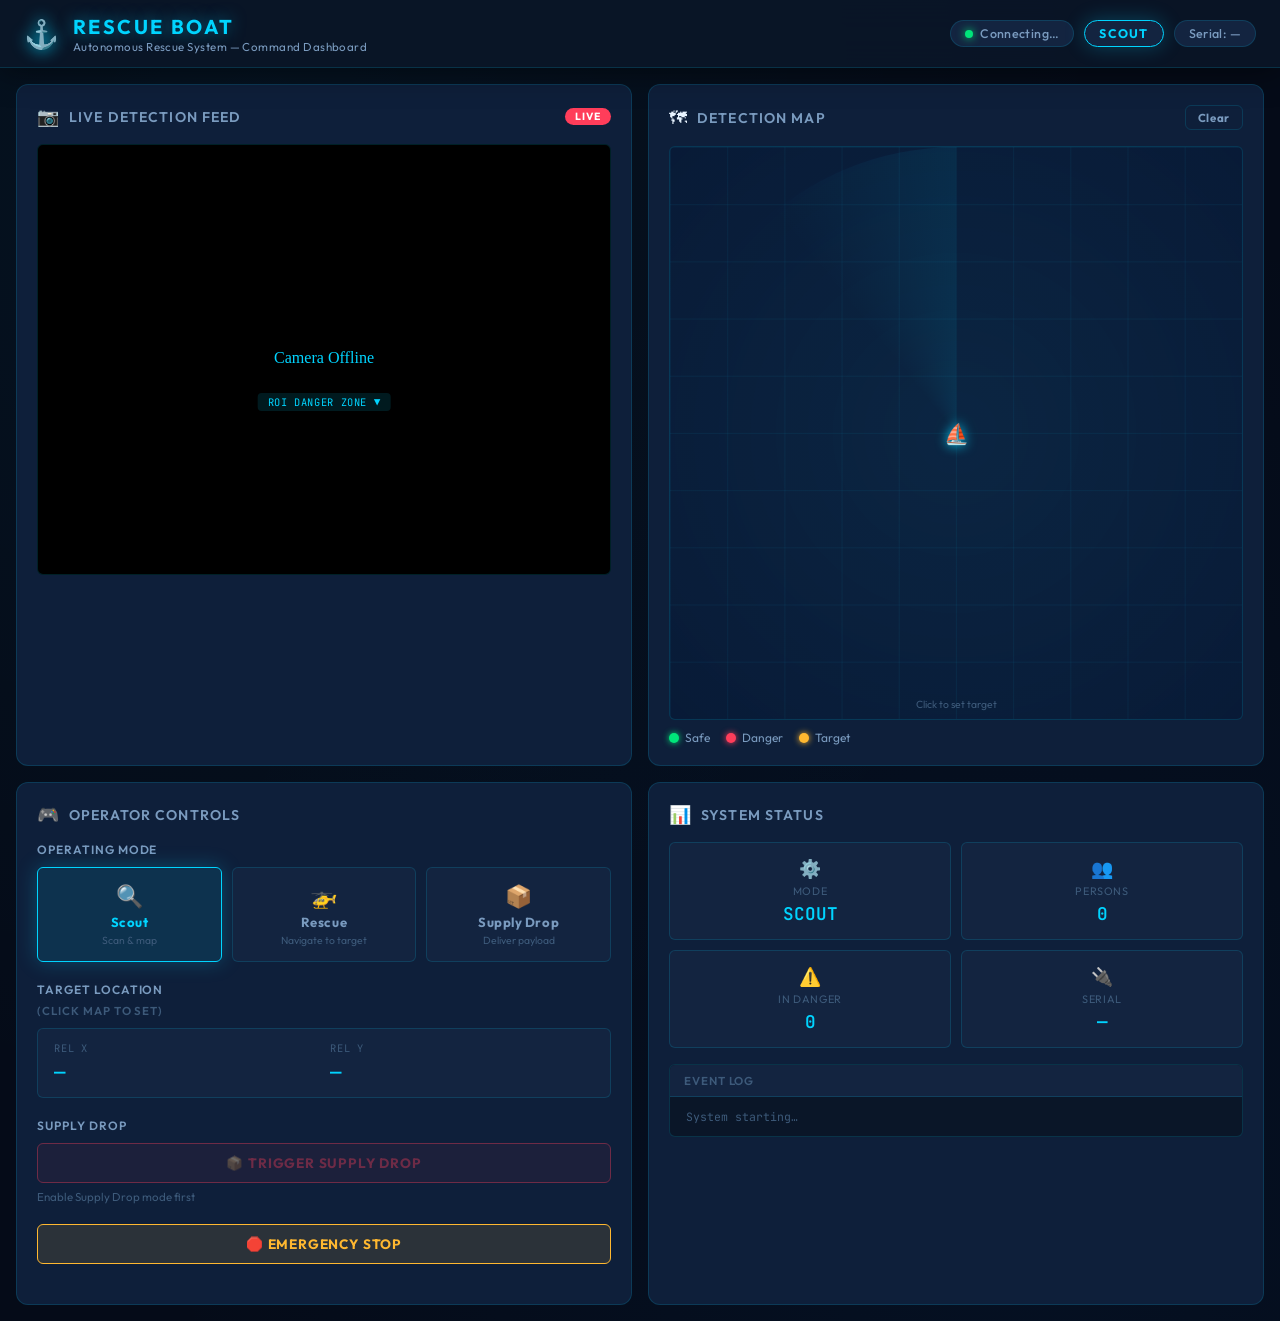
==== rescue_boat/pc/dashboard/index.html @ a706ef70 "First Version" ====
<!DOCTYPE html>
<html lang="en">
<head>
  <meta charset="UTF-8" />
  <meta name="viewport" content="width=device-width, initial-scale=1.0" />
  <title>🚤 Rescue Boat — Command Dashboard</title>
  <meta name="description"
    content="Real-time autonomous rescue boat monitoring: live camera feed, YOLO person detection, ROI danger-zone alerts, and three-mode operator control." />
  <link rel="preconnect" href="https://fonts.googleapis.com" />
  <link href="https://fonts.googleapis.com/css2?family=Outfit:wght@300;400;500;600;700&family=JetBrains+Mono:wght@400;500&display=swap"
    rel="stylesheet" />
  <link rel="stylesheet" href="style.css" />
</head>
<body>

  <!-- ═══════════════════════════════════════════════════════ HEADER ══════ -->
  <header class="header" id="main-header">
    <div class="header-left">
      <span class="logo-icon">⚓</span>
      <div>
        <h1 class="header-title">RESCUE BOAT</h1>
        <p class="header-sub">Autonomous Rescue System — Command Dashboard</p>
      </div>
    </div>
    <div class="header-right">
      <div class="status-pill" id="conn-status">
        <span class="pulse-dot"></span>
        <span id="conn-label">Connecting…</span>
      </div>
      <div class="status-pill mode-pill" id="mode-badge">
        <span id="mode-label">SCOUT</span>
      </div>
      <div class="status-pill" id="serial-badge">
        <span id="serial-label">Serial: —</span>
      </div>
    </div>
  </header>

  <!-- ══════════════════════════════════════════════════════ MAIN GRID ══ -->
  <main class="grid" id="main-grid">

    <!-- ── Camera Panel ────────────────────────────────────────────────── -->
    <section class="panel camera-panel" id="camera-panel">
      <div class="panel-header">
        <span class="panel-icon">📷</span>
        <h2 class="panel-title">Live Detection Feed</h2>
        <span class="live-badge">LIVE</span>
      </div>
      <div class="camera-wrap" id="camera-wrap">
        <img id="camera-feed" src="/video_feed" alt="Camera Feed"
             onerror="this.src='data:image/svg+xml,<svg xmlns=\'http://www.w3.org/2000/svg\' width=\'640\' height=\'480\'><rect fill=\'%230a0f1e\'/><text x=\'50%25\' y=\'50%25\' fill=\'%2300d4ff\' text-anchor=\'middle\' dominant-baseline=\'middle\' font-size=\'18\' font-family=\'Outfit\'>Camera Offline</text></svg>'" />
        <div class="roi-label">ROI DANGER ZONE ▼</div>
      </div>
      <!-- Detection alert banner -->
      <div class="alert-banner hidden" id="danger-alert">
        ⚠ PERSON IN DANGER ZONE DETECTED
      </div>
    </section>

    <!-- ── Map Panel ───────────────────────────────────────────────────── -->
    <section class="panel map-panel" id="map-panel">
      <div class="panel-header">
        <span class="panel-icon">🗺</span>
        <h2 class="panel-title">Detection Map</h2>
        <button class="btn btn-ghost btn-sm" id="clear-map-btn">Clear</button>
      </div>
      <div class="map-wrap" id="map-wrap">
        <!-- Radar sweep overlay -->
        <div class="radar-sweep" id="radar-sweep"></div>
        <!-- Grid lines -->
        <div class="map-grid"></div>
        <!-- Boat marker (center) -->
        <div class="boat-marker" id="boat-marker" title="Boat position">⛵</div>
        <!-- Person markers injected by JS -->
        <div class="markers-layer" id="markers-layer"></div>
        <!-- Target marker -->
        <div class="target-marker hidden" id="target-marker">🎯</div>
        <!-- Click-to-set-target hint -->
        <div class="map-hint" id="map-hint">Click to set target</div>
      </div>
      <div class="map-legend">
        <span class="legend-item"><span class="dot dot-safe"></span>Safe</span>
        <span class="legend-item"><span class="dot dot-danger"></span>Danger</span>
        <span class="legend-item"><span class="dot dot-target"></span>Target</span>
      </div>
    </section>

    <!-- ── Control Panel ───────────────────────────────────────────────── -->
    <section class="panel control-panel" id="control-panel">
      <div class="panel-header">
        <span class="panel-icon">🎮</span>
        <h2 class="panel-title">Operator Controls</h2>
      </div>

      <!-- Mode selector -->
      <div class="control-group" id="mode-group">
        <label class="control-label">Operating Mode</label>
        <div class="mode-buttons">
          <button class="mode-btn active" id="btn-scout"
                  data-mode="scout">
            <span class="mode-btn-icon">🔍</span>
            <span class="mode-btn-name">Scout</span>
            <span class="mode-btn-desc">Scan & map</span>
          </button>
          <button class="mode-btn" id="btn-rescue"
                  data-mode="rescue">
            <span class="mode-btn-icon">🚁</span>
            <span class="mode-btn-name">Rescue</span>
            <span class="mode-btn-desc">Navigate to target</span>
          </button>
          <button class="mode-btn" id="btn-supply"
                  data-mode="supply_drop">
            <span class="mode-btn-icon">📦</span>
            <span class="mode-btn-name">Supply Drop</span>
            <span class="mode-btn-desc">Deliver payload</span>
          </button>
        </div>
      </div>

      <!-- Target coordinates display -->
      <div class="control-group" id="target-group">
        <label class="control-label">Target Location
          <span class="hint-text">(click map to set)</span>
        </label>
        <div class="coord-display" id="coord-display">
          <div class="coord-item">
            <span class="coord-label">REL X</span>
            <span class="coord-val" id="coord-x">—</span>
          </div>
          <div class="coord-item">
            <span class="coord-label">REL Y</span>
            <span class="coord-val" id="coord-y">—</span>
          </div>
        </div>
      </div>

      <!-- Supply drop action -->
      <div class="control-group" id="drop-group">
        <label class="control-label">Supply Drop</label>
        <button class="btn btn-danger btn-full" id="drop-btn"
                disabled title="Switch to Supply Drop mode first">
          📦 TRIGGER SUPPLY DROP
        </button>
        <p class="hint-text" id="drop-hint">Enable Supply Drop mode first</p>
      </div>

      <!-- Emergency stop -->
      <div class="control-group">
        <button class="btn btn-stop btn-full" id="stop-btn">
          🛑 EMERGENCY STOP
        </button>
      </div>
    </section>

    <!-- ── Status Panel ────────────────────────────────────────────────── -->
    <section class="panel status-panel" id="status-panel">
      <div class="panel-header">
        <span class="panel-icon">📊</span>
        <h2 class="panel-title">System Status</h2>
      </div>

      <div class="stats-grid">
        <div class="stat-card" id="stat-mode">
          <span class="stat-icon">⚙️</span>
          <span class="stat-label">Mode</span>
          <span class="stat-val" id="stat-mode-val">SCOUT</span>
        </div>
        <div class="stat-card" id="stat-persons">
          <span class="stat-icon">👥</span>
          <span class="stat-label">Persons</span>
          <span class="stat-val" id="stat-persons-val">0</span>
        </div>
        <div class="stat-card danger-card" id="stat-danger">
          <span class="stat-icon">⚠️</span>
          <span class="stat-label">In Danger</span>
          <span class="stat-val" id="stat-danger-val">0</span>
        </div>
        <div class="stat-card" id="stat-serial">
          <span class="stat-icon">🔌</span>
          <span class="stat-label">Serial</span>
          <span class="stat-val" id="stat-serial-val">—</span>
        </div>
      </div>

      <!-- Detection log -->
      <div class="log-box" id="log-box">
        <div class="log-header">Event Log</div>
        <div class="log-entries" id="log-entries">
          <div class="log-entry log-system">System starting…</div>
        </div>
      </div>
    </section>

  </main>

  <!-- SocketIO + dashboard JS -->
  <script src="https://cdn.socket.io/4.7.5/socket.io.min.js"></script>
  <script src="dashboard.js"></script>
</body>
</html>
---- rescue_boat/pc/dashboard/style.css ----
/* ═══════════════════════════════════════════════════════════════════════════
   Rescue Boat Dashboard — Dark Nautical Theme
   Font: Outfit (body) + JetBrains Mono (code/values)
   ═══════════════════════════════════════════════════════════════════════════ */

/* ── Design Tokens ──────────────────────────────────────────────────────── */
:root {
  --bg-deep:      #050b18;
  --bg-surface:   #0a1628;
  --bg-panel:     #0e1f3a;
  --bg-card:      #132440;
  --bg-input:     #0a1628;

  --accent-cyan:  #00d4ff;
  --accent-cyan2: #00a8d4;
  --accent-green: #00e57a;
  --accent-red:   #ff3d5a;
  --accent-amber: #ffb830;

  --border:       rgba(0, 212, 255, 0.15);
  --border-hover: rgba(0, 212, 255, 0.40);
  --glow-cyan:    0 0 20px rgba(0, 212, 255, 0.25);
  --glow-red:     0 0 20px rgba(255, 61, 90, 0.40);

  --text-primary:   #e8f4ff;
  --text-secondary: #7a9bbf;
  --text-muted:     #3d5a7a;

  --radius:    12px;
  --radius-sm: 6px;

  --font-body: 'Outfit', sans-serif;
  --font-mono: 'JetBrains Mono', monospace;

  --header-h: 68px;
  --transition: 0.2s cubic-bezier(0.4, 0, 0.2, 1);
}

/* ── Reset ──────────────────────────────────────────────────────────────── */
*, *::before, *::after { box-sizing: border-box; margin: 0; padding: 0; }
html { scroll-behavior: smooth; }

body {
  font-family: var(--font-body);
  background: var(--bg-deep);
  color: var(--text-primary);
  min-height: 100vh;
  overflow-x: hidden;
  background-image:
    radial-gradient(ellipse at 20% 10%, rgba(0,212,255,0.04) 0%, transparent 60%),
    radial-gradient(ellipse at 80% 90%, rgba(0,100,200,0.06) 0%, transparent 60%);
}

/* ── Header ─────────────────────────────────────────────────────────────── */
.header {
  position: sticky;
  top: 0;
  z-index: 100;
  height: var(--header-h);
  display: flex;
  align-items: center;
  justify-content: space-between;
  padding: 0 24px;
  background: rgba(10, 22, 40, 0.92);
  backdrop-filter: blur(16px);
  border-bottom: 1px solid var(--border);
  box-shadow: 0 2px 32px rgba(0,0,0,0.5);
}

.header-left { display: flex; align-items: center; gap: 14px; }
.logo-icon { font-size: 28px; filter: drop-shadow(0 0 8px var(--accent-cyan)); }
.header-title {
  font-size: 1.25rem;
  font-weight: 700;
  letter-spacing: 0.12em;
  color: var(--accent-cyan);
  text-shadow: 0 0 16px rgba(0,212,255,0.5);
}
.header-sub { font-size: 0.72rem; color: var(--text-secondary); letter-spacing: 0.04em; }

.header-right { display: flex; align-items: center; gap: 10px; }

/* ── Status Pills ────────────────────────────────────────────────────────── */
.status-pill {
  display: flex;
  align-items: center;
  gap: 7px;
  padding: 5px 14px;
  background: var(--bg-card);
  border: 1px solid var(--border);
  border-radius: 999px;
  font-size: 0.78rem;
  font-weight: 500;
  color: var(--text-secondary);
  letter-spacing: 0.03em;
}

.mode-pill {
  border-color: var(--accent-cyan);
  color: var(--accent-cyan);
  font-weight: 700;
  letter-spacing: 0.1em;
  text-transform: uppercase;
  box-shadow: var(--glow-cyan);
}

.pulse-dot {
  width: 8px; height: 8px;
  border-radius: 50%;
  background: var(--accent-green);
  box-shadow: 0 0 8px var(--accent-green);
  animation: pulse 1.6s ease-in-out infinite;
}

@keyframes pulse {
  0%, 100% { opacity: 1; transform: scale(1); }
  50%       { opacity: 0.5; transform: scale(0.75); }
}

.status-pill.offline .pulse-dot { background: var(--text-muted); box-shadow: none; animation: none; }

/* ── Main Grid ───────────────────────────────────────────────────────────── */
.grid {
  display: grid;
  grid-template-columns: 1fr 1fr;
  grid-template-rows: auto auto;
  gap: 16px;
  padding: 16px;
  max-width: 1600px;
  margin: 0 auto;
}

/* ── Panel base ──────────────────────────────────────────────────────────── */
.panel {
  background: var(--bg-panel);
  border: 1px solid var(--border);
  border-radius: var(--radius);
  padding: 20px;
  transition: border-color var(--transition), box-shadow var(--transition);
}
.panel:hover {
  border-color: var(--border-hover);
  box-shadow: var(--glow-cyan);
}

.panel-header {
  display: flex;
  align-items: center;
  gap: 10px;
  margin-bottom: 16px;
}
.panel-icon { font-size: 18px; }
.panel-title {
  font-size: 0.88rem;
  font-weight: 600;
  letter-spacing: 0.08em;
  text-transform: uppercase;
  color: var(--text-secondary);
  flex: 1;
}

.live-badge {
  padding: 2px 10px;
  background: var(--accent-red);
  color: #fff;
  border-radius: 999px;
  font-size: 0.65rem;
  font-weight: 700;
  letter-spacing: 0.1em;
  animation: livePulse 1s ease-in-out infinite;
}
@keyframes livePulse {
  0%,100% { opacity: 1; }
  50%      { opacity: 0.6; }
}

/* ── Camera Panel ────────────────────────────────────────────────────────── */
.camera-panel { grid-column: 1; grid-row: 1; }

.camera-wrap {
  position: relative;
  border-radius: var(--radius-sm);
  overflow: hidden;
  background: #000;
  aspect-ratio: 4/3;
  border: 1px solid var(--border);
}

.camera-wrap img {
  width: 100%;
  height: 100%;
  object-fit: cover;
  display: block;
}

.roi-label {
  position: absolute;
  bottom: 38%;
  left: 50%;
  transform: translateX(-50%);
  background: rgba(0,212,255,0.12);
  color: var(--accent-cyan);
  font-size: 0.65rem;
  font-family: var(--font-mono);
  padding: 2px 10px;
  border-radius: 4px;
  letter-spacing: 0.06em;
  pointer-events: none;
}

.alert-banner {
  margin-top: 10px;
  padding: 10px 16px;
  background: rgba(255,61,90,0.15);
  border: 1px solid var(--accent-red);
  border-radius: var(--radius-sm);
  color: var(--accent-red);
  font-weight: 700;
  font-size: 0.85rem;
  letter-spacing: 0.06em;
  text-align: center;
  animation: alertFlash 0.8s ease-in-out infinite;
}
@keyframes alertFlash {
  0%,100% { background: rgba(255,61,90,0.15); }
  50%      { background: rgba(255,61,90,0.30); }
}

.hidden { display: none !important; }

/* ── Map Panel ───────────────────────────────────────────────────────────── */
.map-panel { grid-column: 2; grid-row: 1; }

.map-wrap {
  position: relative;
  aspect-ratio: 1;
  background: radial-gradient(circle, rgba(0,80,120,0.15) 0%, rgba(0,20,50,0.4) 100%);
  border: 1px solid var(--border);
  border-radius: var(--radius-sm);
  overflow: hidden;
  cursor: crosshair;
}

/* Grid lines */
.map-grid {
  position: absolute;
  inset: 0;
  background-image:
    linear-gradient(rgba(0,212,255,0.06) 1px, transparent 1px),
    linear-gradient(90deg, rgba(0,212,255,0.06) 1px, transparent 1px);
  background-size: 10% 10%;
}

/* Radar sweep */
.radar-sweep {
  position: absolute;
  inset: 0;
  background: conic-gradient(
    from 0deg,
    transparent 320deg,
    rgba(0, 212, 255, 0.08) 360deg
  );
  border-radius: 50%;
  animation: radarSpin 4s linear infinite;
  transform-origin: center;
}
@keyframes radarSpin {
  from { transform: rotate(0deg); }
  to   { transform: rotate(360deg); }
}

/* Markers */
.boat-marker {
  position: absolute;
  font-size: 20px;
  top: 50%; left: 50%;
  transform: translate(-50%, -50%);
  filter: drop-shadow(0 0 6px var(--accent-cyan));
  z-index: 5;
  pointer-events: none;
}

.target-marker {
  position: absolute;
  font-size: 22px;
  transform: translate(-50%, -50%);
  z-index: 6;
  pointer-events: none;
  animation: targetPulse 1s ease-in-out infinite;
}
@keyframes targetPulse {
  0%,100% { transform: translate(-50%, -50%) scale(1); }
  50%      { transform: translate(-50%, -50%) scale(1.2); }
}

.markers-layer { position: absolute; inset: 0; }

.person-marker {
  position: absolute;
  width: 14px; height: 14px;
  border-radius: 50%;
  border: 2px solid;
  transform: translate(-50%, -50%);
  transition: all 0.3s ease;
  z-index: 4;
}
.person-marker.safe    { background: rgba(0,229,122,0.4); border-color: var(--accent-green); box-shadow: 0 0 8px var(--accent-green); }
.person-marker.danger  { background: rgba(255,61,90,0.4); border-color: var(--accent-red);   box-shadow: 0 0 12px var(--accent-red); animation: dangerBlink 0.5s infinite; }
@keyframes dangerBlink {
  0%,100% { opacity: 1; }
  50%      { opacity: 0.3; }
}

.map-hint {
  position: absolute;
  bottom: 8px; left: 50%;
  transform: translateX(-50%);
  font-size: 0.65rem;
  color: var(--text-muted);
  pointer-events: none;
}

.map-legend {
  display: flex;
  gap: 16px;
  margin-top: 10px;
}
.legend-item { display: flex; align-items: center; gap: 6px; font-size: 0.75rem; color: var(--text-secondary); }
.dot { width: 10px; height: 10px; border-radius: 50%; }
.dot-safe   { background: var(--accent-green); box-shadow: 0 0 6px var(--accent-green); }
.dot-danger { background: var(--accent-red);   box-shadow: 0 0 6px var(--accent-red); }
.dot-target { background: var(--accent-amber);  box-shadow: 0 0 6px var(--accent-amber); }

/* ── Control Panel ───────────────────────────────────────────────────────── */
.control-panel { grid-column: 1; grid-row: 2; }

.control-group { margin-bottom: 20px; }
.control-label {
  display: block;
  font-size: 0.75rem;
  font-weight: 600;
  letter-spacing: 0.08em;
  text-transform: uppercase;
  color: var(--text-secondary);
  margin-bottom: 10px;
}

/* Mode buttons */
.mode-buttons {
  display: grid;
  grid-template-columns: repeat(3, 1fr);
  gap: 10px;
}
.mode-btn {
  display: flex;
  flex-direction: column;
  align-items: center;
  gap: 4px;
  padding: 14px 8px;
  background: var(--bg-card);
  border: 1px solid var(--border);
  border-radius: var(--radius-sm);
  color: var(--text-secondary);
  cursor: pointer;
  transition: all var(--transition);
  font-family: var(--font-body);
}
.mode-btn:hover {
  border-color: var(--accent-cyan);
  color: var(--accent-cyan);
  box-shadow: var(--glow-cyan);
}
.mode-btn.active {
  border-color: var(--accent-cyan);
  background: rgba(0,212,255,0.1);
  color: var(--accent-cyan);
  box-shadow: var(--glow-cyan);
}
.mode-btn-icon { font-size: 22px; }
.mode-btn-name { font-size: 0.82rem; font-weight: 700; letter-spacing: 0.04em; }
.mode-btn-desc { font-size: 0.65rem; color: var(--text-muted); text-align: center; }

/* Coordinate display */
.coord-display {
  display: flex;
  gap: 12px;
  padding: 12px 16px;
  background: var(--bg-card);
  border: 1px solid var(--border);
  border-radius: var(--radius-sm);
}
.coord-item { flex: 1; }
.coord-label {
  font-size: 0.65rem;
  font-family: var(--font-mono);
  color: var(--text-muted);
  letter-spacing: 0.08em;
  display: block;
  margin-bottom: 4px;
}
.coord-val {
  font-size: 1.2rem;
  font-family: var(--font-mono);
  font-weight: 500;
  color: var(--accent-cyan);
}

.hint-text { font-size: 0.72rem; color: var(--text-muted); margin-top: 6px; display: block; }

/* Buttons */
.btn {
  display: inline-flex;
  align-items: center;
  justify-content: center;
  gap: 8px;
  padding: 10px 20px;
  border-radius: var(--radius-sm);
  font-family: var(--font-body);
  font-size: 0.85rem;
  font-weight: 700;
  letter-spacing: 0.06em;
  cursor: pointer;
  transition: all var(--transition);
  border: 1px solid transparent;
}
.btn:disabled { opacity: 0.4; cursor: not-allowed; pointer-events: none; }

.btn-full { width: 100%; }

.btn-danger {
  background: rgba(255,61,90,0.15);
  border-color: var(--accent-red);
  color: var(--accent-red);
}
.btn-danger:hover:not(:disabled) {
  background: rgba(255,61,90,0.3);
  box-shadow: var(--glow-red);
}

.btn-stop {
  background: rgba(255,184,48,0.12);
  border-color: var(--accent-amber);
  color: var(--accent-amber);
}
.btn-stop:hover {
  background: rgba(255,184,48,0.25);
  box-shadow: 0 0 20px rgba(255,184,48,0.3);
}

.btn-ghost {
  background: transparent;
  border-color: var(--border);
  color: var(--text-secondary);
  font-size: 0.75rem;
  padding: 4px 12px;
}
.btn-ghost:hover { border-color: var(--border-hover); color: var(--text-primary); }
.btn-sm { padding: 4px 12px; font-size: 0.72rem; }

/* ── Status Panel ────────────────────────────────────────────────────────── */
.status-panel { grid-column: 2; grid-row: 2; }

.stats-grid {
  display: grid;
  grid-template-columns: 1fr 1fr;
  gap: 10px;
  margin-bottom: 16px;
}

.stat-card {
  display: flex;
  flex-direction: column;
  align-items: center;
  padding: 14px 10px;
  background: var(--bg-card);
  border: 1px solid var(--border);
  border-radius: var(--radius-sm);
  gap: 4px;
  transition: border-color var(--transition);
}
.stat-card:hover { border-color: var(--border-hover); }
.stat-card.danger-card.active {
  border-color: var(--accent-red);
  box-shadow: var(--glow-red);
}
.stat-icon { font-size: 18px; }
.stat-label { font-size: 0.68rem; color: var(--text-muted); letter-spacing: 0.06em; text-transform: uppercase; }
.stat-val {
  font-size: 1.1rem;
  font-family: var(--font-mono);
  font-weight: 600;
  color: var(--accent-cyan);
}

/* Event Log */
.log-box {
  background: var(--bg-surface);
  border: 1px solid var(--border);
  border-radius: var(--radius-sm);
  overflow: hidden;
}
.log-header {
  padding: 8px 14px;
  font-size: 0.72rem;
  font-weight: 600;
  letter-spacing: 0.08em;
  text-transform: uppercase;
  color: var(--text-muted);
  background: var(--bg-card);
  border-bottom: 1px solid var(--border);
}
.log-entries {
  max-height: 200px;
  overflow-y: auto;
  padding: 8px;
  display: flex;
  flex-direction: column-reverse;
  gap: 3px;
}
.log-entry {
  font-family: var(--font-mono);
  font-size: 0.72rem;
  padding: 4px 8px;
  border-radius: 3px;
  opacity: 0;
  animation: fadeIn 0.3s forwards;
}
@keyframes fadeIn { to { opacity: 1; } }
.log-system  { color: var(--text-muted); }
.log-detect  { color: var(--accent-green); background: rgba(0,229,122,0.06); }
.log-danger  { color: var(--accent-red);   background: rgba(255,61,90,0.08); }
.log-mode    { color: var(--accent-cyan);  background: rgba(0,212,255,0.06); }
.log-action  { color: var(--accent-amber); background: rgba(255,184,48,0.06); }

/* ── Scrollbar ───────────────────────────────────────────────────────────── */
::-webkit-scrollbar { width: 4px; }
::-webkit-scrollbar-track { background: var(--bg-surface); }
::-webkit-scrollbar-thumb { background: var(--border); border-radius: 2px; }

/* ── Responsive ──────────────────────────────────────────────────────────── */
@media (max-width: 900px) {
  .grid { grid-template-columns: 1fr; }
  .camera-panel, .map-panel, .control-panel, .status-panel {
    grid-column: 1; grid-row: auto;
  }
  .mode-buttons { grid-template-columns: repeat(3, 1fr); }
}
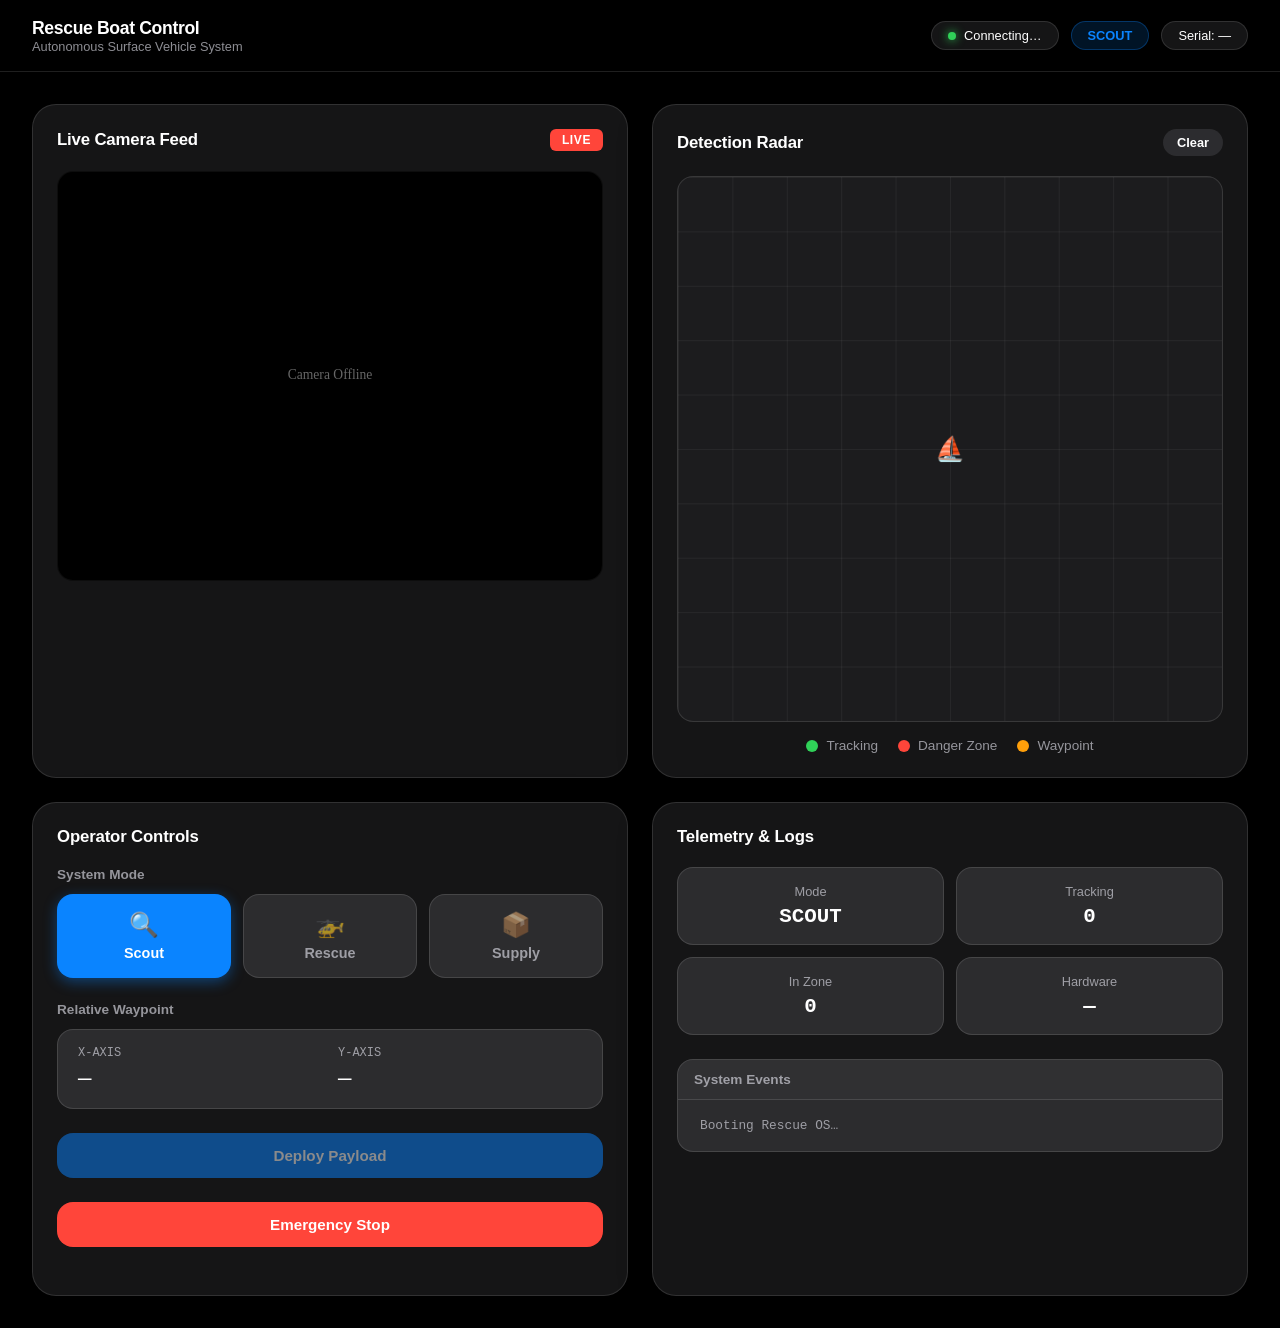
==== commit d021c5a3: "v4" ====
--- a/rescue_boat/pc/dashboard/index.html
+++ b/rescue_boat/pc/dashboard/index.html
@@ -3,12 +3,9 @@
 <head>
   <meta charset="UTF-8" />
   <meta name="viewport" content="width=device-width, initial-scale=1.0" />
-  <title>🚤 Rescue Boat — Command Dashboard</title>
+  <title>Rescue Boat Dashboard</title>
   <meta name="description"
-    content="Real-time autonomous rescue boat monitoring: live camera feed, YOLO person detection, ROI danger-zone alerts, and three-mode operator control." />
-  <link rel="preconnect" href="https://fonts.googleapis.com" />
-  <link href="https://fonts.googleapis.com/css2?family=Outfit:wght@300;400;500;600;700&family=JetBrains+Mono:wght@400;500&display=swap"
-    rel="stylesheet" />
+    content="Real-time autonomous rescue boat monitoring: live camera feed, YOLO person detection, ROI danger-zone alerts, and operator control." />
   <link rel="stylesheet" href="style.css" />
 </head>
 <body>
@@ -16,10 +13,9 @@
   <!-- ═══════════════════════════════════════════════════════ HEADER ══════ -->
   <header class="header" id="main-header">
     <div class="header-left">
-      <span class="logo-icon">⚓</span>
       <div>
-        <h1 class="header-title">RESCUE BOAT</h1>
-        <p class="header-sub">Autonomous Rescue System — Command Dashboard</p>
+        <h1 class="header-title">Rescue Boat Control</h1>
+        <p class="header-sub">Autonomous Surface Vehicle System</p>
       </div>
     </div>
     <div class="header-right">
@@ -42,31 +38,26 @@
     <!-- ── Camera Panel ────────────────────────────────────────────────── -->
     <section class="panel camera-panel" id="camera-panel">
       <div class="panel-header">
-        <span class="panel-icon">📷</span>
-        <h2 class="panel-title">Live Detection Feed</h2>
+        <h2 class="panel-title">Live Camera Feed</h2>
         <span class="live-badge">LIVE</span>
       </div>
       <div class="camera-wrap" id="camera-wrap">
         <img id="camera-feed" src="/video_feed" alt="Camera Feed"
-             onerror="this.src='data:image/svg+xml,<svg xmlns=\'http://www.w3.org/2000/svg\' width=\'640\' height=\'480\'><rect fill=\'%230a0f1e\'/><text x=\'50%25\' y=\'50%25\' fill=\'%2300d4ff\' text-anchor=\'middle\' dominant-baseline=\'middle\' font-size=\'18\' font-family=\'Outfit\'>Camera Offline</text></svg>'" />
-        <div class="roi-label">ROI DANGER ZONE ▼</div>
+             onerror="this.src='data:image/svg+xml,<svg xmlns=\'http://www.w3.org/2000/svg\' width=\'640\' height=\'480\'><rect fill=\'%23000\'/><text x=\'50%25\' y=\'50%25\' fill=\'%23666\' text-anchor=\'middle\' dominant-baseline=\'middle\' font-size=\'16\' font-family=\'-apple-system\'>Camera Offline</text></svg>'" />
       </div>
       <!-- Detection alert banner -->
       <div class="alert-banner hidden" id="danger-alert">
-        ⚠ PERSON IN DANGER ZONE DETECTED
+        Target Person in Drop Zone
       </div>
     </section>
 
     <!-- ── Map Panel ───────────────────────────────────────────────────── -->
     <section class="panel map-panel" id="map-panel">
       <div class="panel-header">
-        <span class="panel-icon">🗺</span>
-        <h2 class="panel-title">Detection Map</h2>
+        <h2 class="panel-title">Detection Radar</h2>
         <button class="btn btn-ghost btn-sm" id="clear-map-btn">Clear</button>
       </div>
       <div class="map-wrap" id="map-wrap">
-        <!-- Radar sweep overlay -->
-        <div class="radar-sweep" id="radar-sweep"></div>
         <!-- Grid lines -->
         <div class="map-grid"></div>
         <!-- Boat marker (center) -->
@@ -75,79 +66,64 @@
         <div class="markers-layer" id="markers-layer"></div>
         <!-- Target marker -->
         <div class="target-marker hidden" id="target-marker">🎯</div>
-        <!-- Click-to-set-target hint -->
-        <div class="map-hint" id="map-hint">Click to set target</div>
       </div>
       <div class="map-legend">
-        <span class="legend-item"><span class="dot dot-safe"></span>Safe</span>
-        <span class="legend-item"><span class="dot dot-danger"></span>Danger</span>
-        <span class="legend-item"><span class="dot dot-target"></span>Target</span>
+        <span class="legend-item"><span class="dot dot-safe"></span>Tracking</span>
+        <span class="legend-item"><span class="dot dot-danger"></span>Danger Zone</span>
+        <span class="legend-item"><span class="dot dot-target"></span>Waypoint</span>
       </div>
     </section>
 
     <!-- ── Control Panel ───────────────────────────────────────────────── -->
     <section class="panel control-panel" id="control-panel">
       <div class="panel-header">
-        <span class="panel-icon">🎮</span>
         <h2 class="panel-title">Operator Controls</h2>
       </div>
 
       <!-- Mode selector -->
       <div class="control-group" id="mode-group">
-        <label class="control-label">Operating Mode</label>
+        <label class="control-label">System Mode</label>
         <div class="mode-buttons">
-          <button class="mode-btn active" id="btn-scout"
-                  data-mode="scout">
+          <button class="mode-btn active" id="btn-scout" data-mode="scout">
             <span class="mode-btn-icon">🔍</span>
             <span class="mode-btn-name">Scout</span>
-            <span class="mode-btn-desc">Scan & map</span>
           </button>
-          <button class="mode-btn" id="btn-rescue"
-                  data-mode="rescue">
+          <button class="mode-btn" id="btn-rescue" data-mode="rescue">
             <span class="mode-btn-icon">🚁</span>
             <span class="mode-btn-name">Rescue</span>
-            <span class="mode-btn-desc">Navigate to target</span>
           </button>
-          <button class="mode-btn" id="btn-supply"
-                  data-mode="supply_drop">
+          <button class="mode-btn" id="btn-supply" data-mode="supply_drop">
             <span class="mode-btn-icon">📦</span>
-            <span class="mode-btn-name">Supply Drop</span>
-            <span class="mode-btn-desc">Deliver payload</span>
+            <span class="mode-btn-name">Supply</span>
           </button>
         </div>
       </div>
 
       <!-- Target coordinates display -->
       <div class="control-group" id="target-group">
-        <label class="control-label">Target Location
-          <span class="hint-text">(click map to set)</span>
-        </label>
+        <label class="control-label">Relative Waypoint</label>
         <div class="coord-display" id="coord-display">
           <div class="coord-item">
-            <span class="coord-label">REL X</span>
+            <span class="coord-label">X-AXIS</span>
             <span class="coord-val" id="coord-x">—</span>
           </div>
           <div class="coord-item">
-            <span class="coord-label">REL Y</span>
+            <span class="coord-label">Y-AXIS</span>
             <span class="coord-val" id="coord-y">—</span>
           </div>
         </div>
       </div>
 
-      <!-- Supply drop action -->
+      <!-- Actions -->
       <div class="control-group" id="drop-group">
-        <label class="control-label">Supply Drop</label>
-        <button class="btn btn-danger btn-full" id="drop-btn"
-                disabled title="Switch to Supply Drop mode first">
-          📦 TRIGGER SUPPLY DROP
+        <button class="btn btn-blue btn-full" id="drop-btn" disabled>
+          Deploy Payload
         </button>
-        <p class="hint-text" id="drop-hint">Enable Supply Drop mode first</p>
       </div>
 
-      <!-- Emergency stop -->
       <div class="control-group">
-        <button class="btn btn-stop btn-full" id="stop-btn">
-          🛑 EMERGENCY STOP
+        <button class="btn btn-danger btn-full" id="stop-btn">
+          Emergency Stop
         </button>
       </div>
     </section>
@@ -155,45 +131,39 @@
     <!-- ── Status Panel ────────────────────────────────────────────────── -->
     <section class="panel status-panel" id="status-panel">
       <div class="panel-header">
-        <span class="panel-icon">📊</span>
-        <h2 class="panel-title">System Status</h2>
+        <h2 class="panel-title">Telemetry & Logs</h2>
       </div>
 
       <div class="stats-grid">
         <div class="stat-card" id="stat-mode">
-          <span class="stat-icon">⚙️</span>
           <span class="stat-label">Mode</span>
           <span class="stat-val" id="stat-mode-val">SCOUT</span>
         </div>
         <div class="stat-card" id="stat-persons">
-          <span class="stat-icon">👥</span>
-          <span class="stat-label">Persons</span>
+          <span class="stat-label">Tracking</span>
           <span class="stat-val" id="stat-persons-val">0</span>
         </div>
         <div class="stat-card danger-card" id="stat-danger">
-          <span class="stat-icon">⚠️</span>
-          <span class="stat-label">In Danger</span>
+          <span class="stat-label">In Zone</span>
           <span class="stat-val" id="stat-danger-val">0</span>
         </div>
         <div class="stat-card" id="stat-serial">
-          <span class="stat-icon">🔌</span>
-          <span class="stat-label">Serial</span>
+          <span class="stat-label">Hardware</span>
           <span class="stat-val" id="stat-serial-val">—</span>
         </div>
       </div>
 
       <!-- Detection log -->
       <div class="log-box" id="log-box">
-        <div class="log-header">Event Log</div>
+        <div class="log-header">System Events</div>
         <div class="log-entries" id="log-entries">
-          <div class="log-entry log-system">System starting…</div>
+          <div class="log-entry log-system">Booting Rescue OS…</div>
         </div>
       </div>
     </section>
 
   </main>
 
-  <!-- SocketIO + dashboard JS -->
   <script src="https://cdn.socket.io/4.7.5/socket.io.min.js"></script>
   <script src="dashboard.js"></script>
 </body>
--- a/rescue_boat/pc/dashboard/style.css
+++ b/rescue_boat/pc/dashboard/style.css
@@ -1,39 +1,39 @@
 /* ═══════════════════════════════════════════════════════════════════════════
-   Rescue Boat Dashboard — Dark Nautical Theme
-   Font: Outfit (body) + JetBrains Mono (code/values)
+   Rescue Boat Dashboard — Apple Premium Dark Theme
+   Font: System UI (San Francisco on Apple devices)
    ═══════════════════════════════════════════════════════════════════════════ */
 
 /* ── Design Tokens ──────────────────────────────────────────────────────── */
 :root {
-  --bg-deep:      #050b18;
-  --bg-surface:   #0a1628;
-  --bg-panel:     #0e1f3a;
-  --bg-card:      #132440;
-  --bg-input:     #0a1628;
-
-  --accent-cyan:  #00d4ff;
-  --accent-cyan2: #00a8d4;
-  --accent-green: #00e57a;
-  --accent-red:   #ff3d5a;
-  --accent-amber: #ffb830;
-
-  --border:       rgba(0, 212, 255, 0.15);
-  --border-hover: rgba(0, 212, 255, 0.40);
-  --glow-cyan:    0 0 20px rgba(0, 212, 255, 0.25);
-  --glow-red:     0 0 20px rgba(255, 61, 90, 0.40);
-
-  --text-primary:   #e8f4ff;
-  --text-secondary: #7a9bbf;
-  --text-muted:     #3d5a7a;
-
-  --radius:    12px;
-  --radius-sm: 6px;
-
-  --font-body: 'Outfit', sans-serif;
-  --font-mono: 'JetBrains Mono', monospace;
-
-  --header-h: 68px;
-  --transition: 0.2s cubic-bezier(0.4, 0, 0.2, 1);
+  --bg-deep:      #000000;
+  --bg-surface:   rgba(28, 28, 30, 0.75); /* iOS System Gray 6 */
+  --bg-panel:     rgba(44, 44, 46, 0.75); /* iOS System Gray 5 */
+  --bg-card:      rgba(58, 58, 60, 0.65); /* iOS System Gray 4 */
+  
+  --accent-blue:  #0A84FF;
+  --accent-blue-h:#409CFF;
+  --accent-green: #30D158;
+  --accent-red:   #FF453A;
+  --accent-red-h: #FF6961;
+  --accent-amber: #FF9F0A;
+
+  --border:       rgba(255, 255, 255, 0.12);
+  --border-hover: rgba(255, 255, 255, 0.25);
+  --shadow:       0 8px 32px rgba(0, 0, 0, 0.4);
+
+  --text-primary:   #FFFFFF;
+  --text-secondary: rgba(235, 235, 245, 0.6);
+  --text-muted:     rgba(235, 235, 245, 0.3);
+
+  --radius-lg: 24px;
+  --radius:    16px;
+  --radius-sm: 8px;
+
+  --font-body: -apple-system, BlinkMacSystemFont, "SF Pro Display", "Segoe UI", Roboto, Helvetica, Arial, sans-serif;
+  --font-mono: ui-monospace, SFMono-Regular, "SF Mono", Menlo, Consolas, "Liberation Mono", monospace;
+
+  --header-h: 72px;
+  --transition: 0.3s cubic-bezier(0.25, 1, 0.5, 1);
 }
 
 /* ── Reset ──────────────────────────────────────────────────────────────── */
@@ -46,9 +46,8 @@
   color: var(--text-primary);
   min-height: 100vh;
   overflow-x: hidden;
-  background-image:
-    radial-gradient(ellipse at 20% 10%, rgba(0,212,255,0.04) 0%, transparent 60%),
-    radial-gradient(ellipse at 80% 90%, rgba(0,100,200,0.06) 0%, transparent 60%);
+  -webkit-font-smoothing: antialiased;
+  -moz-osx-font-smoothing: grayscale;
 }
 
 /* ── Header ─────────────────────────────────────────────────────────────── */
@@ -60,61 +59,57 @@
   display: flex;
   align-items: center;
   justify-content: space-between;
-  padding: 0 24px;
-  background: rgba(10, 22, 40, 0.92);
-  backdrop-filter: blur(16px);
-  border-bottom: 1px solid var(--border);
-  box-shadow: 0 2px 32px rgba(0,0,0,0.5);
-}
-
-.header-left { display: flex; align-items: center; gap: 14px; }
-.logo-icon { font-size: 28px; filter: drop-shadow(0 0 8px var(--accent-cyan)); }
+  padding: 0 32px;
+  background: rgba(0, 0, 0, 0.75);
+  backdrop-filter: blur(24px) saturate(180%);
+  -webkit-backdrop-filter: blur(24px) saturate(180%);
+  border-bottom: 0.5px solid var(--border);
+}
+
+.header-left { display: flex; align-items: center; gap: 12px; }
+.logo-icon { font-size: 24px; }
 .header-title {
-  font-size: 1.25rem;
-  font-weight: 700;
-  letter-spacing: 0.12em;
-  color: var(--accent-cyan);
-  text-shadow: 0 0 16px rgba(0,212,255,0.5);
-}
-.header-sub { font-size: 0.72rem; color: var(--text-secondary); letter-spacing: 0.04em; }
-
-.header-right { display: flex; align-items: center; gap: 10px; }
+  font-size: 1.1rem;
+  font-weight: 600;
+  letter-spacing: -0.02em;
+}
+.header-sub { font-size: 0.8rem; color: var(--text-secondary); font-weight: 400; }
+
+.header-right { display: flex; align-items: center; gap: 12px; }
 
 /* ── Status Pills ────────────────────────────────────────────────────────── */
 .status-pill {
   display: flex;
   align-items: center;
-  gap: 7px;
-  padding: 5px 14px;
-  background: var(--bg-card);
-  border: 1px solid var(--border);
+  gap: 8px;
+  padding: 6px 16px;
+  background: var(--bg-surface);
+  border: 0.5px solid var(--border);
   border-radius: 999px;
-  font-size: 0.78rem;
+  font-size: 0.8rem;
   font-weight: 500;
-  color: var(--text-secondary);
-  letter-spacing: 0.03em;
+  color: var(--text-primary);
+  backdrop-filter: blur(12px);
 }
 
 .mode-pill {
-  border-color: var(--accent-cyan);
-  color: var(--accent-cyan);
-  font-weight: 700;
-  letter-spacing: 0.1em;
-  text-transform: uppercase;
-  box-shadow: var(--glow-cyan);
+  background: rgba(10, 132, 255, 0.15);
+  border-color: rgba(10, 132, 255, 0.3);
+  color: var(--accent-blue);
+  font-weight: 600;
 }
 
 .pulse-dot {
   width: 8px; height: 8px;
   border-radius: 50%;
   background: var(--accent-green);
-  box-shadow: 0 0 8px var(--accent-green);
-  animation: pulse 1.6s ease-in-out infinite;
+  box-shadow: 0 0 10px var(--accent-green);
+  animation: pulse 2s cubic-bezier(0.4, 0, 0.6, 1) infinite;
 }
 
 @keyframes pulse {
-  0%, 100% { opacity: 1; transform: scale(1); }
-  50%       { opacity: 0.5; transform: scale(0.75); }
+  0%, 100% { opacity: 1; }
+  50%       { opacity: 0.4; }
 }
 
 .status-pill.offline .pulse-dot { background: var(--text-muted); box-shadow: none; animation: none; }
@@ -124,54 +119,47 @@
   display: grid;
   grid-template-columns: 1fr 1fr;
   grid-template-rows: auto auto;
-  gap: 16px;
-  padding: 16px;
-  max-width: 1600px;
+  gap: 24px;
+  padding: 32px;
+  max-width: 1400px;
   margin: 0 auto;
 }
 
 /* ── Panel base ──────────────────────────────────────────────────────────── */
 .panel {
-  background: var(--bg-panel);
-  border: 1px solid var(--border);
-  border-radius: var(--radius);
-  padding: 20px;
-  transition: border-color var(--transition), box-shadow var(--transition);
-}
-.panel:hover {
-  border-color: var(--border-hover);
-  box-shadow: var(--glow-cyan);
+  background: var(--bg-surface);
+  border: 0.5px solid var(--border);
+  border-radius: var(--radius-lg);
+  padding: 24px;
+  box-shadow: var(--shadow);
+  backdrop-filter: blur(24px) saturate(180%);
+  -webkit-backdrop-filter: blur(24px) saturate(180%);
 }
 
 .panel-header {
   display: flex;
   align-items: center;
-  gap: 10px;
-  margin-bottom: 16px;
-}
-.panel-icon { font-size: 18px; }
+  gap: 12px;
+  margin-bottom: 20px;
+}
+.panel-icon { font-size: 20px; }
 .panel-title {
-  font-size: 0.88rem;
-  font-weight: 600;
-  letter-spacing: 0.08em;
-  text-transform: uppercase;
-  color: var(--text-secondary);
+  font-size: 1.05rem;
+  font-weight: 600;
+  color: var(--text-primary);
   flex: 1;
+  letter-spacing: -0.01em;
 }
 
 .live-badge {
-  padding: 2px 10px;
+  padding: 4px 12px;
   background: var(--accent-red);
   color: #fff;
-  border-radius: 999px;
-  font-size: 0.65rem;
-  font-weight: 700;
-  letter-spacing: 0.1em;
-  animation: livePulse 1s ease-in-out infinite;
-}
-@keyframes livePulse {
-  0%,100% { opacity: 1; }
-  50%      { opacity: 0.6; }
+  border-radius: 6px;
+  font-size: 0.75rem;
+  font-weight: 600;
+  letter-spacing: 0.05em;
+  text-transform: uppercase;
 }
 
 /* ── Camera Panel ────────────────────────────────────────────────────────── */
@@ -179,11 +167,11 @@
 
 .camera-wrap {
   position: relative;
-  border-radius: var(--radius-sm);
+  border-radius: var(--radius);
   overflow: hidden;
   background: #000;
   aspect-ratio: 4/3;
-  border: 1px solid var(--border);
+  border: 0.5px solid rgba(255,255,255,0.05);
 }
 
 .camera-wrap img {
@@ -193,39 +181,18 @@
   display: block;
 }
 
-.roi-label {
-  position: absolute;
-  bottom: 38%;
-  left: 50%;
-  transform: translateX(-50%);
-  background: rgba(0,212,255,0.12);
-  color: var(--accent-cyan);
-  font-size: 0.65rem;
-  font-family: var(--font-mono);
-  padding: 2px 10px;
-  border-radius: 4px;
-  letter-spacing: 0.06em;
-  pointer-events: none;
-}
-
 .alert-banner {
-  margin-top: 10px;
-  padding: 10px 16px;
-  background: rgba(255,61,90,0.15);
-  border: 1px solid var(--accent-red);
-  border-radius: var(--radius-sm);
+  margin-top: 16px;
+  padding: 12px 16px;
+  background: rgba(255, 69, 58, 0.15);
+  border: 0.5px solid var(--accent-red);
+  border-radius: var(--radius);
   color: var(--accent-red);
-  font-weight: 700;
-  font-size: 0.85rem;
-  letter-spacing: 0.06em;
+  font-weight: 600;
+  font-size: 0.9rem;
   text-align: center;
-  animation: alertFlash 0.8s ease-in-out infinite;
-}
-@keyframes alertFlash {
-  0%,100% { background: rgba(255,61,90,0.15); }
-  50%      { background: rgba(255,61,90,0.30); }
-}
-
+  backdrop-filter: blur(10px);
+}
 .hidden { display: none !important; }
 
 /* ── Map Panel ───────────────────────────────────────────────────────────── */
@@ -234,9 +201,9 @@
 .map-wrap {
   position: relative;
   aspect-ratio: 1;
-  background: radial-gradient(circle, rgba(0,80,120,0.15) 0%, rgba(0,20,50,0.4) 100%);
-  border: 1px solid var(--border);
-  border-radius: var(--radius-sm);
+  background: #1c1c1e;
+  border: 0.5px solid var(--border);
+  border-radius: var(--radius);
   overflow: hidden;
   cursor: crosshair;
 }
@@ -246,36 +213,17 @@
   position: absolute;
   inset: 0;
   background-image:
-    linear-gradient(rgba(0,212,255,0.06) 1px, transparent 1px),
-    linear-gradient(90deg, rgba(0,212,255,0.06) 1px, transparent 1px);
+    linear-gradient(rgba(255,255,255,0.05) 1px, transparent 1px),
+    linear-gradient(90deg, rgba(255,255,255,0.05) 1px, transparent 1px);
   background-size: 10% 10%;
-}
-
-/* Radar sweep */
-.radar-sweep {
-  position: absolute;
-  inset: 0;
-  background: conic-gradient(
-    from 0deg,
-    transparent 320deg,
-    rgba(0, 212, 255, 0.08) 360deg
-  );
-  border-radius: 50%;
-  animation: radarSpin 4s linear infinite;
-  transform-origin: center;
-}
-@keyframes radarSpin {
-  from { transform: rotate(0deg); }
-  to   { transform: rotate(360deg); }
 }
 
 /* Markers */
 .boat-marker {
   position: absolute;
-  font-size: 20px;
+  font-size: 24px;
   top: 50%; left: 50%;
   transform: translate(-50%, -50%);
-  filter: drop-shadow(0 0 6px var(--accent-cyan));
   z-index: 5;
   pointer-events: none;
 }
@@ -286,126 +234,101 @@
   transform: translate(-50%, -50%);
   z-index: 6;
   pointer-events: none;
-  animation: targetPulse 1s ease-in-out infinite;
-}
-@keyframes targetPulse {
-  0%,100% { transform: translate(-50%, -50%) scale(1); }
-  50%      { transform: translate(-50%, -50%) scale(1.2); }
 }
 
 .markers-layer { position: absolute; inset: 0; }
 
 .person-marker {
   position: absolute;
-  width: 14px; height: 14px;
+  width: 16px; height: 16px;
   border-radius: 50%;
   border: 2px solid;
   transform: translate(-50%, -50%);
   transition: all 0.3s ease;
   z-index: 4;
 }
-.person-marker.safe    { background: rgba(0,229,122,0.4); border-color: var(--accent-green); box-shadow: 0 0 8px var(--accent-green); }
-.person-marker.danger  { background: rgba(255,61,90,0.4); border-color: var(--accent-red);   box-shadow: 0 0 12px var(--accent-red); animation: dangerBlink 0.5s infinite; }
-@keyframes dangerBlink {
-  0%,100% { opacity: 1; }
-  50%      { opacity: 0.3; }
-}
-
-.map-hint {
-  position: absolute;
-  bottom: 8px; left: 50%;
-  transform: translateX(-50%);
-  font-size: 0.65rem;
-  color: var(--text-muted);
-  pointer-events: none;
-}
+.person-marker.safe    { background: rgba(48,209,88,0.4); border-color: var(--accent-green); box-shadow: 0 0 10px rgba(48,209,88,0.5); }
+.person-marker.danger  { background: rgba(255,69,58,0.4); border-color: var(--accent-red);   box-shadow: 0 0 14px rgba(255,69,58,0.6); }
 
 .map-legend {
   display: flex;
-  gap: 16px;
-  margin-top: 10px;
-}
-.legend-item { display: flex; align-items: center; gap: 6px; font-size: 0.75rem; color: var(--text-secondary); }
-.dot { width: 10px; height: 10px; border-radius: 50%; }
-.dot-safe   { background: var(--accent-green); box-shadow: 0 0 6px var(--accent-green); }
-.dot-danger { background: var(--accent-red);   box-shadow: 0 0 6px var(--accent-red); }
-.dot-target { background: var(--accent-amber);  box-shadow: 0 0 6px var(--accent-amber); }
+  gap: 20px;
+  margin-top: 16px;
+  justify-content: center;
+}
+.legend-item { display: flex; align-items: center; gap: 8px; font-size: 0.85rem; color: var(--text-secondary); font-weight: 500; }
+.dot { width: 12px; height: 12px; border-radius: 50%; }
+.dot-safe   { background: var(--accent-green); }
+.dot-danger { background: var(--accent-red); }
+.dot-target { background: var(--accent-amber); }
 
 /* ── Control Panel ───────────────────────────────────────────────────────── */
 .control-panel { grid-column: 1; grid-row: 2; }
 
-.control-group { margin-bottom: 20px; }
+.control-group { margin-bottom: 24px; }
 .control-label {
   display: block;
-  font-size: 0.75rem;
-  font-weight: 600;
-  letter-spacing: 0.08em;
-  text-transform: uppercase;
+  font-size: 0.85rem;
+  font-weight: 600;
   color: var(--text-secondary);
-  margin-bottom: 10px;
+  margin-bottom: 12px;
 }
 
 /* Mode buttons */
 .mode-buttons {
   display: grid;
   grid-template-columns: repeat(3, 1fr);
-  gap: 10px;
+  gap: 12px;
 }
 .mode-btn {
   display: flex;
   flex-direction: column;
   align-items: center;
-  gap: 4px;
-  padding: 14px 8px;
+  gap: 6px;
+  padding: 16px 12px;
   background: var(--bg-card);
-  border: 1px solid var(--border);
-  border-radius: var(--radius-sm);
+  border: 0.5px solid var(--border);
+  border-radius: var(--radius);
   color: var(--text-secondary);
   cursor: pointer;
   transition: all var(--transition);
   font-family: var(--font-body);
 }
 .mode-btn:hover {
-  border-color: var(--accent-cyan);
-  color: var(--accent-cyan);
-  box-shadow: var(--glow-cyan);
+  background: rgba(255,255,255,0.05);
 }
 .mode-btn.active {
-  border-color: var(--accent-cyan);
-  background: rgba(0,212,255,0.1);
-  color: var(--accent-cyan);
-  box-shadow: var(--glow-cyan);
-}
-.mode-btn-icon { font-size: 22px; }
-.mode-btn-name { font-size: 0.82rem; font-weight: 700; letter-spacing: 0.04em; }
-.mode-btn-desc { font-size: 0.65rem; color: var(--text-muted); text-align: center; }
+  border-color: transparent;
+  background: var(--accent-blue);
+  color: #fff;
+  box-shadow: 0 4px 14px rgba(10, 132, 255, 0.4);
+}
+.mode-btn-icon { font-size: 24px; }
+.mode-btn-name { font-size: 0.9rem; font-weight: 600; }
 
 /* Coordinate display */
 .coord-display {
   display: flex;
-  gap: 12px;
-  padding: 12px 16px;
+  gap: 16px;
+  padding: 16px 20px;
   background: var(--bg-card);
-  border: 1px solid var(--border);
-  border-radius: var(--radius-sm);
+  border: 0.5px solid var(--border);
+  border-radius: var(--radius);
 }
 .coord-item { flex: 1; }
 .coord-label {
-  font-size: 0.65rem;
+  font-size: 0.75rem;
   font-family: var(--font-mono);
-  color: var(--text-muted);
-  letter-spacing: 0.08em;
+  color: var(--text-secondary);
   display: block;
-  margin-bottom: 4px;
+  margin-bottom: 6px;
 }
 .coord-val {
-  font-size: 1.2rem;
+  font-size: 1.4rem;
   font-family: var(--font-mono);
   font-weight: 500;
-  color: var(--accent-cyan);
-}
-
-.hint-text { font-size: 0.72rem; color: var(--text-muted); margin-top: 6px; display: block; }
+  color: var(--text-primary);
+}
 
 /* Buttons */
 .btn {
@@ -413,49 +336,43 @@
   align-items: center;
   justify-content: center;
   gap: 8px;
-  padding: 10px 20px;
-  border-radius: var(--radius-sm);
+  padding: 14px 24px;
+  border-radius: var(--radius);
   font-family: var(--font-body);
-  font-size: 0.85rem;
-  font-weight: 700;
-  letter-spacing: 0.06em;
+  font-size: 0.95rem;
+  font-weight: 600;
   cursor: pointer;
   transition: all var(--transition);
-  border: 1px solid transparent;
-}
-.btn:disabled { opacity: 0.4; cursor: not-allowed; pointer-events: none; }
+  border: none;
+  color: #fff;
+}
+.btn:disabled { opacity: 0.5; cursor: not-allowed; }
 
 .btn-full { width: 100%; }
 
 .btn-danger {
-  background: rgba(255,61,90,0.15);
-  border-color: var(--accent-red);
-  color: var(--accent-red);
+  background: var(--accent-red);
 }
 .btn-danger:hover:not(:disabled) {
-  background: rgba(255,61,90,0.3);
-  box-shadow: var(--glow-red);
+  background: var(--accent-red-h);
+  box-shadow: 0 4px 14px rgba(255, 69, 58, 0.4);
 }
 
 .btn-stop {
-  background: rgba(255,184,48,0.12);
-  border-color: var(--accent-amber);
-  color: var(--accent-amber);
+  background: var(--accent-amber);
 }
 .btn-stop:hover {
-  background: rgba(255,184,48,0.25);
-  box-shadow: 0 0 20px rgba(255,184,48,0.3);
+  background: #FFAA22;
+  box-shadow: 0 4px 14px rgba(255, 159, 10, 0.4);
 }
 
 .btn-ghost {
-  background: transparent;
-  border-color: var(--border);
-  color: var(--text-secondary);
-  font-size: 0.75rem;
-  padding: 4px 12px;
-}
-.btn-ghost:hover { border-color: var(--border-hover); color: var(--text-primary); }
-.btn-sm { padding: 4px 12px; font-size: 0.72rem; }
+  background: var(--bg-card);
+  color: var(--text-primary);
+}
+.btn-ghost:hover { background: rgba(255,255,255,0.1); }
+.btn-sm { padding: 6px 14px; font-size: 0.8rem; border-radius: 999px; }
+.btn-blue { background: var(--accent-blue); }
 
 /* ── Status Panel ────────────────────────────────────────────────────────── */
 .status-panel { grid-column: 2; grid-row: 2; }
@@ -463,79 +380,75 @@
 .stats-grid {
   display: grid;
   grid-template-columns: 1fr 1fr;
-  gap: 10px;
-  margin-bottom: 16px;
+  gap: 12px;
+  margin-bottom: 24px;
 }
 
 .stat-card {
   display: flex;
   flex-direction: column;
   align-items: center;
-  padding: 14px 10px;
+  padding: 16px;
   background: var(--bg-card);
-  border: 1px solid var(--border);
-  border-radius: var(--radius-sm);
-  gap: 4px;
-  transition: border-color var(--transition);
-}
-.stat-card:hover { border-color: var(--border-hover); }
+  border: 0.5px solid var(--border);
+  border-radius: var(--radius);
+  gap: 6px;
+}
 .stat-card.danger-card.active {
+  background: rgba(255, 69, 58, 0.15);
   border-color: var(--accent-red);
-  box-shadow: var(--glow-red);
-}
-.stat-icon { font-size: 18px; }
-.stat-label { font-size: 0.68rem; color: var(--text-muted); letter-spacing: 0.06em; text-transform: uppercase; }
+}
+.stat-icon { font-size: 20px; }
+.stat-label { font-size: 0.8rem; color: var(--text-secondary); font-weight: 500; }
 .stat-val {
-  font-size: 1.1rem;
+  font-size: 1.3rem;
   font-family: var(--font-mono);
   font-weight: 600;
-  color: var(--accent-cyan);
+  color: var(--text-primary);
 }
 
 /* Event Log */
 .log-box {
-  background: var(--bg-surface);
-  border: 1px solid var(--border);
-  border-radius: var(--radius-sm);
+  background: var(--bg-card);
+  border: 0.5px solid var(--border);
+  border-radius: var(--radius);
   overflow: hidden;
 }
 .log-header {
-  padding: 8px 14px;
-  font-size: 0.72rem;
-  font-weight: 600;
-  letter-spacing: 0.08em;
-  text-transform: uppercase;
-  color: var(--text-muted);
-  background: var(--bg-card);
-  border-bottom: 1px solid var(--border);
+  padding: 12px 16px;
+  font-size: 0.85rem;
+  font-weight: 600;
+  color: var(--text-secondary);
+  border-bottom: 0.5px solid var(--border);
+  background: rgba(255,255,255,0.02);
 }
 .log-entries {
   max-height: 200px;
   overflow-y: auto;
-  padding: 8px;
+  padding: 12px;
   display: flex;
   flex-direction: column-reverse;
-  gap: 3px;
+  gap: 6px;
 }
 .log-entry {
   font-family: var(--font-mono);
-  font-size: 0.72rem;
-  padding: 4px 8px;
-  border-radius: 3px;
+  font-size: 0.8rem;
+  padding: 6px 10px;
+  border-radius: 6px;
   opacity: 0;
   animation: fadeIn 0.3s forwards;
 }
 @keyframes fadeIn { to { opacity: 1; } }
-.log-system  { color: var(--text-muted); }
-.log-detect  { color: var(--accent-green); background: rgba(0,229,122,0.06); }
-.log-danger  { color: var(--accent-red);   background: rgba(255,61,90,0.08); }
-.log-mode    { color: var(--accent-cyan);  background: rgba(0,212,255,0.06); }
-.log-action  { color: var(--accent-amber); background: rgba(255,184,48,0.06); }
+.log-system  { color: var(--text-secondary); }
+.log-detect  { color: var(--accent-green); background: rgba(48,209,88,0.1); }
+.log-danger  { color: var(--accent-red);   background: rgba(255,69,58,0.15); }
+.log-mode    { color: var(--accent-blue);  background: rgba(10,132,255,0.15); }
+.log-action  { color: var(--accent-amber); background: rgba(255,159,10,0.15); }
 
 /* ── Scrollbar ───────────────────────────────────────────────────────────── */
-::-webkit-scrollbar { width: 4px; }
-::-webkit-scrollbar-track { background: var(--bg-surface); }
-::-webkit-scrollbar-thumb { background: var(--border); border-radius: 2px; }
+::-webkit-scrollbar { width: 6px; }
+::-webkit-scrollbar-track { background: transparent; }
+::-webkit-scrollbar-thumb { background: rgba(255,255,255,0.2); border-radius: 3px; }
 
 /* ── Responsive ──────────────────────────────────────────────────────────── */
 @media (max-width: 900px) {
@@ -543,5 +456,4 @@
   .camera-panel, .map-panel, .control-panel, .status-panel {
     grid-column: 1; grid-row: auto;
   }
-  .mode-buttons { grid-template-columns: repeat(3, 1fr); }
-}
+}
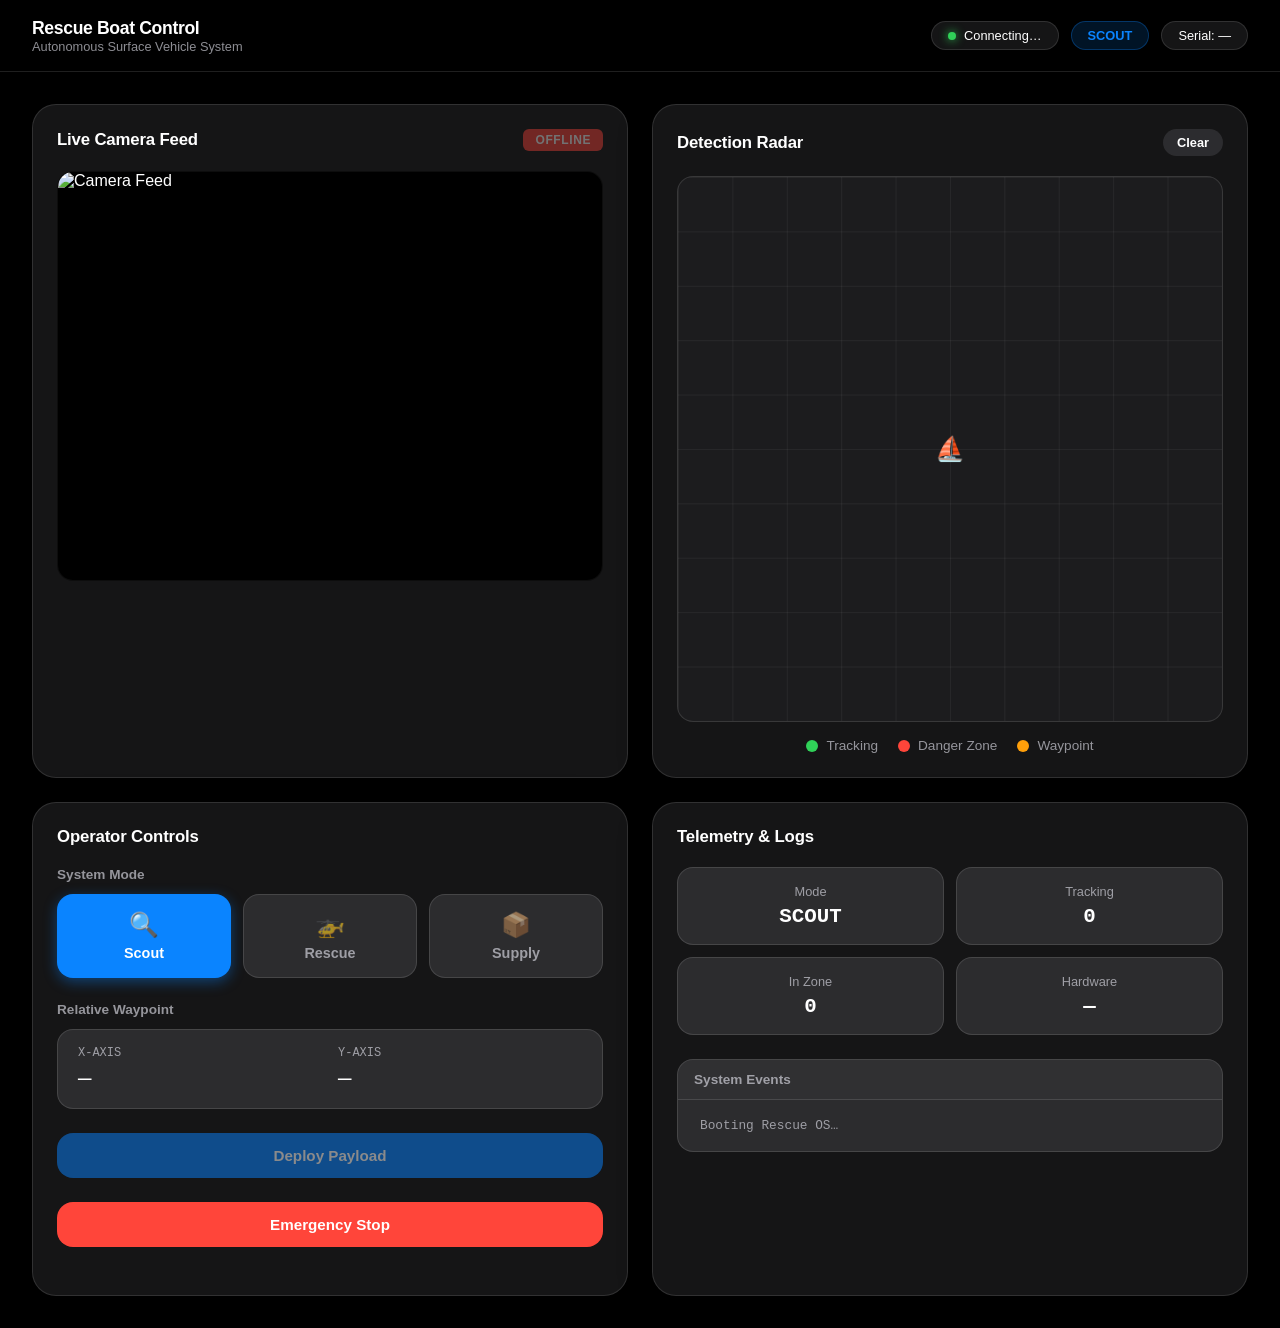
==== commit bfc894b5: "v6" ====
--- a/rescue_boat/pc/dashboard/index.html
+++ b/rescue_boat/pc/dashboard/index.html
@@ -39,11 +39,10 @@
     <section class="panel camera-panel" id="camera-panel">
       <div class="panel-header">
         <h2 class="panel-title">Live Camera Feed</h2>
-        <span class="live-badge">LIVE</span>
+        <span class="live-badge" id="live-badge" style="opacity:0.4">OFFLINE</span>
       </div>
       <div class="camera-wrap" id="camera-wrap">
-        <img id="camera-feed" src="/video_feed" alt="Camera Feed"
-             onerror="this.src='data:image/svg+xml,<svg xmlns=\'http://www.w3.org/2000/svg\' width=\'640\' height=\'480\'><rect fill=\'%23000\'/><text x=\'50%25\' y=\'50%25\' fill=\'%23666\' text-anchor=\'middle\' dominant-baseline=\'middle\' font-size=\'16\' font-family=\'-apple-system\'>Camera Offline</text></svg>'" />
+        <img id="camera-feed" alt="Camera Feed" />
       </div>
       <!-- Detection alert banner -->
       <div class="alert-banner hidden" id="danger-alert">
@@ -58,13 +57,9 @@
         <button class="btn btn-ghost btn-sm" id="clear-map-btn">Clear</button>
       </div>
       <div class="map-wrap" id="map-wrap">
-        <!-- Grid lines -->
         <div class="map-grid"></div>
-        <!-- Boat marker (center) -->
         <div class="boat-marker" id="boat-marker" title="Boat position">⛵</div>
-        <!-- Person markers injected by JS -->
         <div class="markers-layer" id="markers-layer"></div>
-        <!-- Target marker -->
         <div class="target-marker hidden" id="target-marker">🎯</div>
       </div>
       <div class="map-legend">
@@ -80,7 +75,6 @@
         <h2 class="panel-title">Operator Controls</h2>
       </div>
 
-      <!-- Mode selector -->
       <div class="control-group" id="mode-group">
         <label class="control-label">System Mode</label>
         <div class="mode-buttons">
@@ -99,7 +93,6 @@
         </div>
       </div>
 
-      <!-- Target coordinates display -->
       <div class="control-group" id="target-group">
         <label class="control-label">Relative Waypoint</label>
         <div class="coord-display" id="coord-display">
@@ -114,7 +107,6 @@
         </div>
       </div>
 
-      <!-- Actions -->
       <div class="control-group" id="drop-group">
         <button class="btn btn-blue btn-full" id="drop-btn" disabled>
           Deploy Payload
@@ -153,7 +145,6 @@
         </div>
       </div>
 
-      <!-- Detection log -->
       <div class="log-box" id="log-box">
         <div class="log-header">System Events</div>
         <div class="log-entries" id="log-entries">
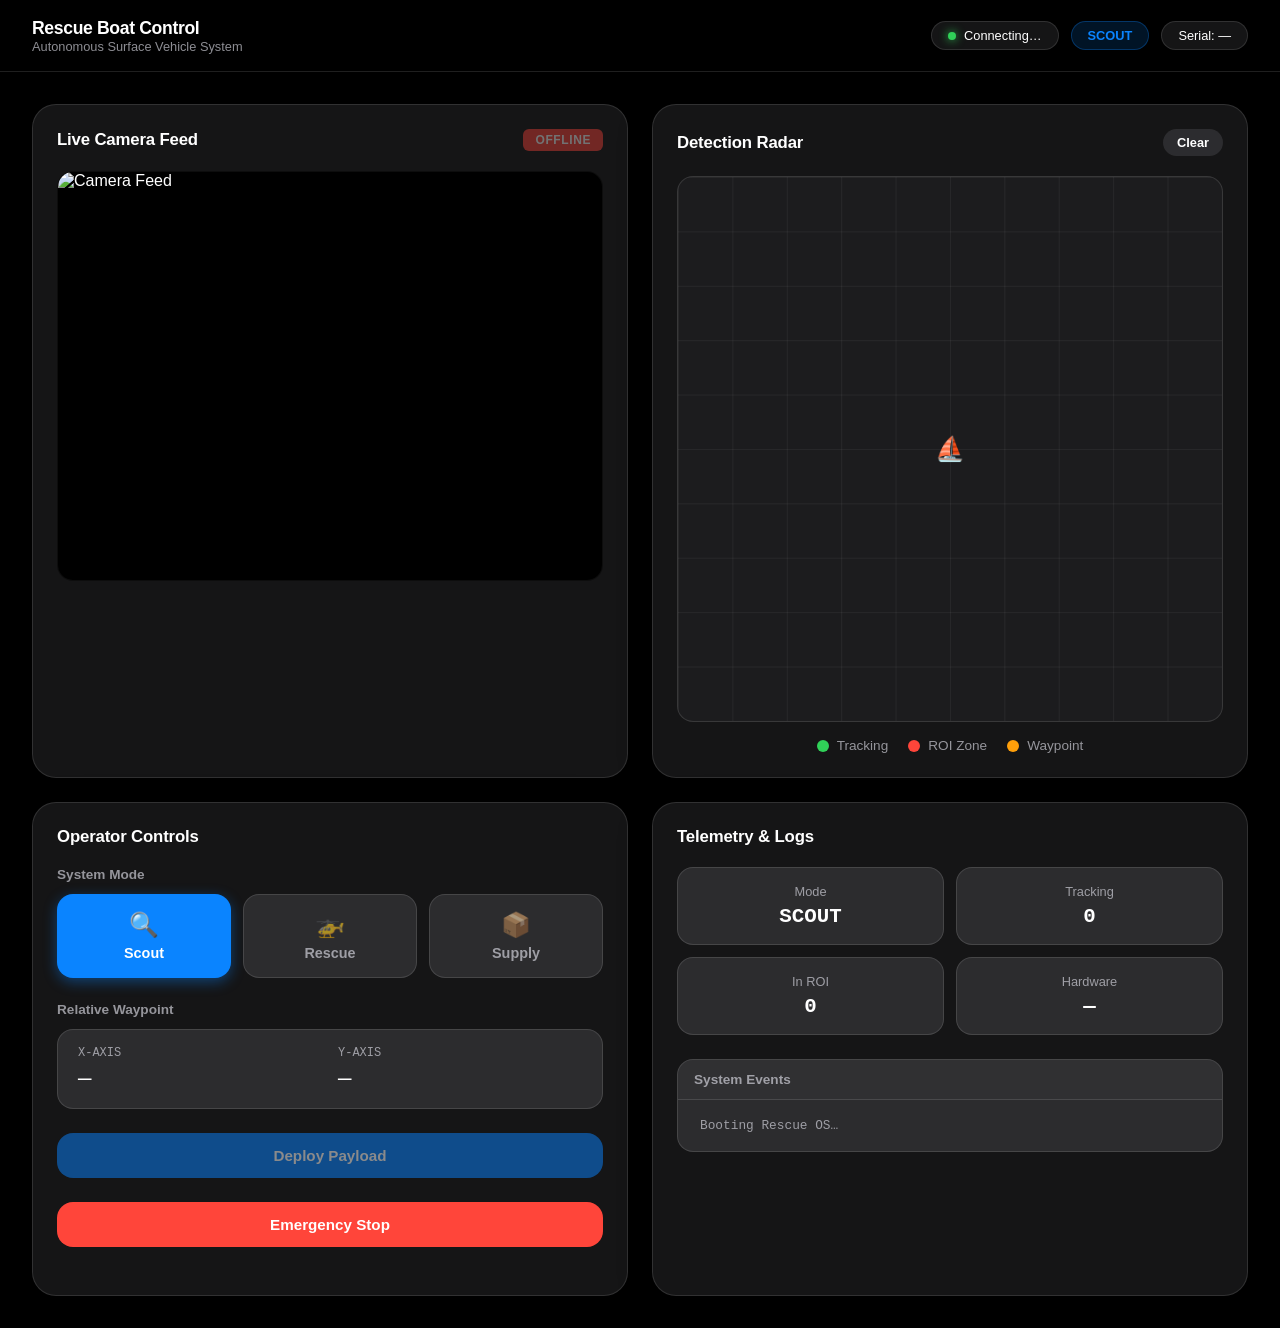
==== commit 49387a3f: "v6.2" ====
--- a/rescue_boat/pc/dashboard/index.html
+++ b/rescue_boat/pc/dashboard/index.html
@@ -46,7 +46,7 @@
       </div>
       <!-- Detection alert banner -->
       <div class="alert-banner hidden" id="danger-alert">
-        Target Person in Drop Zone
+        Target Person in ROI Zone (Water)
       </div>
     </section>
 
@@ -64,7 +64,7 @@
       </div>
       <div class="map-legend">
         <span class="legend-item"><span class="dot dot-safe"></span>Tracking</span>
-        <span class="legend-item"><span class="dot dot-danger"></span>Danger Zone</span>
+        <span class="legend-item"><span class="dot dot-danger"></span>ROI Zone</span>
         <span class="legend-item"><span class="dot dot-target"></span>Waypoint</span>
       </div>
     </section>
@@ -136,7 +136,7 @@
           <span class="stat-val" id="stat-persons-val">0</span>
         </div>
         <div class="stat-card danger-card" id="stat-danger">
-          <span class="stat-label">In Zone</span>
+          <span class="stat-label">In ROI</span>
           <span class="stat-val" id="stat-danger-val">0</span>
         </div>
         <div class="stat-card" id="stat-serial">
